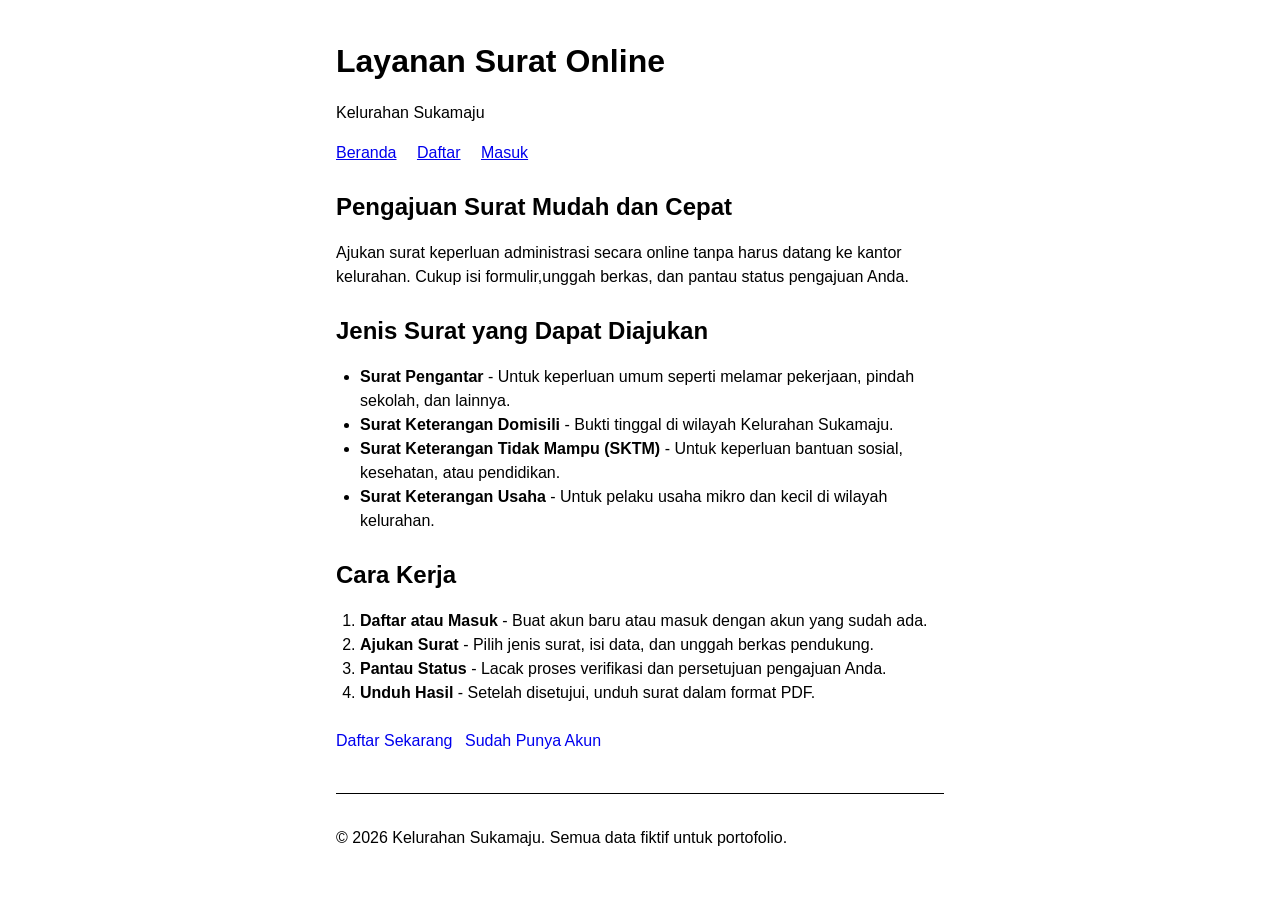
==== index.html @ 311829da "basic structure of html and css" ====
<!DOCTYPE html>
<html lang="id">
<head>
  <meta charset="UTF-8">
  <meta name="viewport" content="width=device-width, initial-scale=1.0">
  <title>Layanan Surat Online - Kelurahan Sukamaju</title>
  <link rel="stylesheet" href="css/style.css">
</head>
<body>
  <header>
    <h1>Layanan Surat Online</h1>
    <p>Kelurahan Sukamaju</p>
  </header>

  <nav>
    <a href="index.html">Beranda</a>
    <a href="warga/daftar.html">Daftar</a>
    <a href="warga/login.html">Masuk</a>
  </nav>

  <main>
    <section>
      <h2>Pengajuan Surat Mudah dan Cepat</h2>
      <p>Ajukan surat keperluan administrasi secara online tanpa harus datang ke kantor kelurahan. Cukup isi formulir,unggah berkas, dan pantau status pengajuan Anda.</p>
    </section>

    <section>
      <h2>Jenis Surat yang Dapat Diajukan</h2>
      <ul>
        <li><strong>Surat Pengantar</strong> - Untuk keperluan umum seperti melamar pekerjaan, pindah sekolah, dan lainnya.</li>
        <li><strong>Surat Keterangan Domisili</strong> - Bukti tinggal di wilayah Kelurahan Sukamaju.</li>
        <li><strong>Surat Keterangan Tidak Mampu (SKTM)</strong> - Untuk keperluan bantuan sosial, kesehatan, atau pendidikan.</li>
        <li><strong>Surat Keterangan Usaha</strong> - Untuk pelaku usaha mikro dan kecil di wilayah kelurahan.</li>
      </ul>
    </section>

    <section>
      <h2>Cara Kerja</h2>
      <ol>
        <li><strong>Daftar atau Masuk</strong> - Buat akun baru atau masuk dengan akun yang sudah ada.</li>
        <li><strong>Ajukan Surat</strong> - Pilih jenis surat, isi data, dan unggah berkas pendukung.</li>
        <li><strong>Pantau Status</strong> - Lacak proses verifikasi dan persetujuan pengajuan Anda.</li>
        <li><strong>Unduh Hasil</strong> - Setelah disetujui, unduh surat dalam format PDF.</li>
      </ol>
    </section>

    <section>
      <a href="warga/daftar.html" class="btn">Daftar Sekarang</a>
      <a href="warga/login.html" class="btn">Sudah Punya Akun</a>
    </section>
  </main>

  <footer>
    <p>&copy; 2026 Kelurahan Sukamaju. Semua data fiktif untuk portofolio.</p>
  </footer>
</body>
</html>
---- css/style.css ----
* {
  box-sizing: border-box;
}

body {
  font-family: sans-serif;
  max-width: 40rem;
  margin: 0 auto;
  padding: 1rem;
  line-height: 1.5;
}

header {
  margin-bottom: 1rem;
}

nav {
  margin-bottom: 1.5rem;
}

nav a {
  margin-right: 1rem;
}

main section {
  margin-bottom: 1.5rem;
}

h1, h2 {
  margin-bottom: 0.5rem;
}

ul, ol {
  padding-left: 1.5rem;
}

.btn {
  display: inline-block;
  margin-right: 0.5rem;
  margin-bottom: 0.5rem;
  text-decoration: none;
}

table {
  width: 100%;
  border-collapse: collapse;
  margin-top: 1rem;
}

th, td {
  border: 1px solid;
  padding: 0.5rem;
  text-align: left;
}



form {
  max-width: 100%;
}

fieldset {
  margin-bottom: 1rem;
  padding: 1rem;
  border: 1px solid;
}

legend {
  font-weight: bold;
}

label {
  display: block;
  margin-bottom: 0.25rem;
}

input, select, textarea {
  width: 100%;
  padding: 0.5rem;
  margin-bottom: 0.75rem;
  border: 1px solid;
  font-size: 1rem;
}

input[type="radio"] {
  width: auto;
  margin-right: 0.5rem;
}

input[type="checkbox"] {
  width: auto;
  margin-right: 0.5rem;
}

.radio-group label {
  display: inline;
}

dl {
  margin-top: 0.5rem;
}

dt {
  font-weight: bold;
  margin-top: 0.5rem;
}

dd {
  margin-left: 0;
  margin-bottom: 0.5rem;
}

.overflow-x {
  overflow-x: auto;
}

table.bordered {
  border: 1px solid;
}

table.bordered th, table.bordered td {
  border: 1px solid;
}

footer {
  margin-top: 2rem;
  padding-top: 1rem;
  border-top: 1px solid;
}
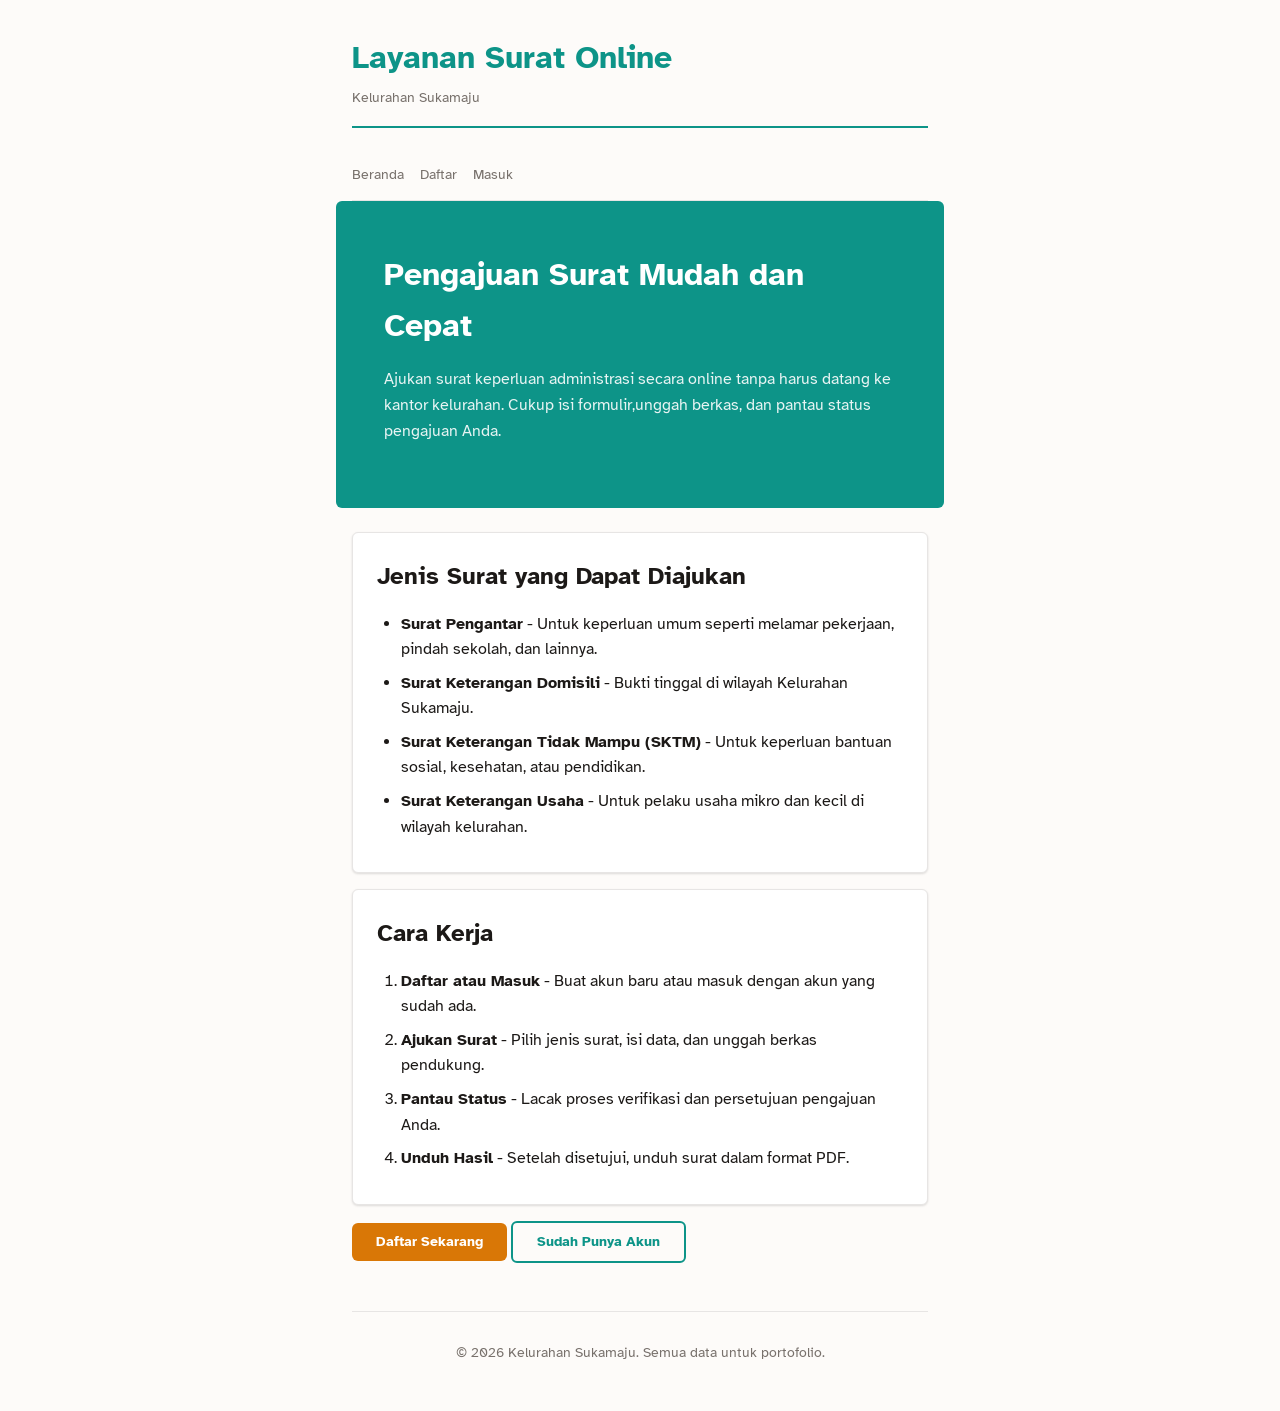
==== commit d108b6f0: "First major CSS Phase 2" ====
--- a/index.html
+++ b/index.html
@@ -5,6 +5,8 @@
   <meta name="viewport" content="width=device-width, initial-scale=1.0">
   <title>Layanan Surat Online - Kelurahan Sukamaju</title>
   <link rel="stylesheet" href="css/style.css">
+  <link rel="preconnect" href="https://fonts.googleapis.com">
+  <link rel="preconnect" href="https://fonts.gstatic.com" crossorigin>
 </head>
 <body>
   <header>
@@ -19,12 +21,12 @@
   </nav>
 
   <main>
-    <section>
+    <section class="hero">
       <h2>Pengajuan Surat Mudah dan Cepat</h2>
       <p>Ajukan surat keperluan administrasi secara online tanpa harus datang ke kantor kelurahan. Cukup isi formulir,unggah berkas, dan pantau status pengajuan Anda.</p>
     </section>
 
-    <section>
+    <section class="card">
       <h2>Jenis Surat yang Dapat Diajukan</h2>
       <ul>
         <li><strong>Surat Pengantar</strong> - Untuk keperluan umum seperti melamar pekerjaan, pindah sekolah, dan lainnya.</li>
@@ -34,7 +36,7 @@
       </ul>
     </section>
 
-    <section>
+    <section class="card">
       <h2>Cara Kerja</h2>
       <ol>
         <li><strong>Daftar atau Masuk</strong> - Buat akun baru atau masuk dengan akun yang sudah ada.</li>
@@ -46,12 +48,12 @@
 
     <section>
       <a href="warga/daftar.html" class="btn">Daftar Sekarang</a>
-      <a href="warga/login.html" class="btn">Sudah Punya Akun</a>
+      <a href="warga/login.html" class="btn btn-outline">Sudah Punya Akun</a>
     </section>
   </main>
 
   <footer>
-    <p>&copy; 2026 Kelurahan Sukamaju. Semua data fiktif untuk portofolio.</p>
+    <p>&copy; 2026 Kelurahan Sukamaju. Semua data untuk portofolio.</p>
   </footer>
 </body>
 </html>
--- a/css/style.css
+++ b/css/style.css
@@ -1,129 +1,372 @@
-* {
-  box-sizing: border-box;
-}
+/* FONT: Atkinson Hyperlegible — huruf jelas, beda karakter (a≠o, I≠l), ramah disleksia,
+   cocok untuk layanan publik kelurahan yang mengutamakan keterbacaan semua usia.
+   PALET: teal (#0D9488) utama — natural, administratif, tidak seperti template SaaS pada umumnya.
+   Amber (#D97706) aksen — hangat, mengundang untuk tombol aksi.
+   Netral hangat (stone) — nuansa kelurahan yang bersih dan profesional.
+   Kontras: teks #1C1917 di atas #FDFBF9 = rasio 15:1 (AAA).
+   Teks #78716C di atas #FDFBF9 = rasio 7:1 (AA). */
+
+@import url('https://fonts.googleapis.com/css2?family=Atkinson+Hyperlegible:ital,wght@0,400;0,700;1,400&display=swap');
+
+:root {
+  --p: #0D9488;
+  --p-hover: #0F766E;
+  --a: #D97706;
+  --a-hover: #B45309;
+  --bg: #FDFBF9;
+  --fg: #1C1917;
+  --card: #FFFFFF;
+  --border: #E7E5E4;
+  --muted: #F5F5F4;
+  --muted-fg: #78716C;
+  --danger: #DC2626;
+  --success: #16A34A;
+  --info: #2563EB;
+  --warn: #CA8A04;
+
+  --space-xs: 0.25rem;
+  --space-sm: 0.5rem;
+  --space-md: 1rem;
+  --space-lg: 1.5rem;
+  --space-xl: 2rem;
+  --space-2xl: 3rem;
+
+  --text-xs: 0.75rem;
+  --text-sm: 0.875rem;
+  --text-base: 1rem;
+  --text-lg: 1.125rem;
+  --text-xl: 1.5rem;
+  --text-2xl: 2rem;
+
+  --radius: 0.375rem;
+  --shadow: 0 1px 3px rgba(0,0,0,0.08), 0 1px 2px rgba(0,0,0,0.06);
+  --shadow-md: 0 4px 6px rgba(0,0,0,0.07), 0 2px 4px rgba(0,0,0,0.06);
+}
+
+*, *::before, *::after { box-sizing: border-box; }
 
 body {
-  font-family: sans-serif;
+  font-family: 'Atkinson Hyperlegible', sans-serif;
+  background: var(--bg);
+  color: var(--fg);
   max-width: 40rem;
   margin: 0 auto;
-  padding: 1rem;
-  line-height: 1.5;
+  padding: var(--space-md);
+  line-height: 1.6;
+  -webkit-font-smoothing: antialiased;
 }
 
 header {
-  margin-bottom: 1rem;
-}
+  border-bottom: 2px solid var(--p);
+  padding-bottom: var(--space-md);
+  margin-bottom: var(--space-lg);
+}
+
+header h1 { font-size: var(--text-xl); color: var(--p); margin: 0; }
+header p { font-size: var(--text-sm); color: var(--muted-fg); margin: var(--space-xs) 0 0; }
 
 nav {
-  margin-bottom: 1.5rem;
+  display: flex;
+  flex-wrap: wrap;
+  gap: var(--space-sm) var(--space-md);
+  margin-bottom: var(--space-lg);
+  padding: var(--space-sm) 0;
+  border-bottom: 1px solid var(--border);
 }
 
 nav a {
-  margin-right: 1rem;
-}
-
-main section {
-  margin-bottom: 1.5rem;
-}
-
-h1, h2 {
-  margin-bottom: 0.5rem;
-}
-
-ul, ol {
-  padding-left: 1.5rem;
-}
+  color: var(--muted-fg);
+  text-decoration: none;
+  font-size: var(--text-sm);
+  padding: var(--space-xs) 0;
+  border-bottom: 2px solid transparent;
+  transition: color 0.2s, border-color 0.2s;
+}
+
+nav a:hover, nav a:focus-visible {
+  color: var(--p);
+  border-bottom-color: var(--p);
+}
+
+h2 { font-size: var(--text-lg); margin: 0 0 var(--space-md); color: var(--fg); }
+h3 { font-size: var(--text-base); margin: 0 0 var(--space-sm); }
+
+section { margin-bottom: var(--space-xl); }
+
+ul, ol { padding-left: var(--space-lg); margin: var(--space-sm) 0; }
+li { margin-bottom: var(--space-sm); }
+
+.hero {
+  background: var(--p);
+  color: white;
+  padding: var(--space-xl) var(--space-lg);
+  border-radius: var(--radius);
+  margin: calc(var(--space-lg) * -1) calc(var(--space-md) * -1) var(--space-lg);
+}
+
+.hero h2 { color: white; font-size: var(--text-xl); margin-bottom: var(--space-sm); }
+.hero p { opacity: 0.9; }
+.hero a { color: white; }
+
+.card {
+  background: var(--card);
+  border: 1px solid var(--border);
+  border-radius: var(--radius);
+  padding: var(--space-lg);
+  margin-bottom: var(--space-md);
+  box-shadow: var(--shadow);
+}
+
+.card:hover { box-shadow: var(--shadow-md); }
 
 .btn {
   display: inline-block;
-  margin-right: 0.5rem;
-  margin-bottom: 0.5rem;
+  background: var(--a);
+  color: white;
+  padding: var(--space-sm) var(--space-lg);
+  border-radius: var(--radius);
   text-decoration: none;
-}
-
-table {
-  width: 100%;
-  border-collapse: collapse;
-  margin-top: 1rem;
-}
+  font-size: var(--text-sm);
+  font-weight: 700;
+  transition: background 0.2s, transform 0.15s;
+  cursor: pointer;
+  border: none;
+  font-family: inherit;
+}
+
+.btn:hover, .btn:focus-visible { background: var(--a-hover); }
+.btn:active { transform: scale(0.97); }
+
+.btn-outline {
+  background: transparent;
+  color: var(--p);
+  border: 2px solid var(--p);
+}
+
+.btn-outline:hover, .btn-outline:focus-visible {
+  background: transparent;
+  color: var(--p-hover);
+  border-color: var(--p-hover);
+}
+
+.btn-secondary { background: var(--muted-fg); }
+.btn-secondary:hover { background: #57534E; }
+
+table { width: 100%; border-collapse: collapse; margin-top: var(--space-sm); }
 
 th, td {
-  border: 1px solid;
-  padding: 0.5rem;
+  padding: var(--space-sm);
   text-align: left;
-}
-
-
-
-form {
-  max-width: 100%;
-}
+  border-bottom: 1px solid var(--border);
+  font-size: var(--text-sm);
+}
+
+th {
+  background: var(--muted);
+  font-weight: 700;
+  color: var(--muted-fg);
+  font-size: var(--text-xs);
+  text-transform: uppercase;
+  letter-spacing: 0.05em;
+}
+
+thead th:first-child { border-radius: var(--radius) 0 0 0; }
+thead th:last-child { border-radius: 0 var(--radius) 0 0; }
+
+.overflow-x {
+  overflow-x: auto;
+  border: 1px solid var(--border);
+  border-radius: var(--radius);
+  background: var(--card);
+  box-shadow: var(--shadow);
+}
+
+.status-badge {
+  display: inline-flex;
+  align-items: center;
+  gap: var(--space-xs);
+  padding: 2px var(--space-sm);
+  border-radius: 999px;
+  font-size: var(--text-xs);
+  font-weight: 700;
+  white-space: nowrap;
+}
+
+.status-badge::before {
+  content: '';
+  width: 0.5rem;
+  height: 0.5rem;
+  border-radius: 50%;
+  flex-shrink: 0;
+}
+
+.status-draft { background: #F5F5F4; color: #78716C; }
+.status-draft::before { background: #A8A29E; }
+
+.status-diajukan { background: #EFF6FF; color: #1D4ED8; }
+.status-diajukan::before { background: #3B82F6; }
+
+.status-diverifikasi { background: #FEFCE8; color: #A16207; }
+.status-diverifikasi::before { background: #EAB308; }
+
+.status-disetujui { background: #F0FDF4; color: #15803D; }
+.status-disetujui::before { background: #22C55E; }
+
+.status-ditolak { background: #FEF2F2; color: #B91C1C; }
+.status-ditolak::before { background: #EF4444; }
+
+.status-selesai { background: #F0FDF4; color: #15803D; }
+.status-selesai::before { background: #22C55E; }
+
+form { max-width: 100%; }
 
 fieldset {
-  margin-bottom: 1rem;
-  padding: 1rem;
-  border: 1px solid;
+  border: 1px solid var(--border);
+  border-radius: var(--radius);
+  padding: var(--space-lg);
+  margin-bottom: var(--space-lg);
+  background: var(--card);
+  box-shadow: var(--shadow);
 }
 
 legend {
-  font-weight: bold;
+  font-weight: 700;
+  font-size: var(--text-base);
+  color: var(--p);
+  padding: 0 var(--space-sm);
+}
+
+.step-num {
+  display: inline-flex;
+  align-items: center;
+  justify-content: center;
+  width: 1.5rem;
+  height: 1.5rem;
+  background: var(--p);
+  color: white;
+  border-radius: 50%;
+  font-size: var(--text-xs);
+  margin-right: var(--space-sm);
 }
 
 label {
   display: block;
-  margin-bottom: 0.25rem;
+  margin-bottom: var(--space-xs);
+  font-size: var(--text-sm);
+  font-weight: 700;
+  color: var(--fg);
 }
 
 input, select, textarea {
   width: 100%;
-  padding: 0.5rem;
-  margin-bottom: 0.75rem;
-  border: 1px solid;
-  font-size: 1rem;
-}
-
-input[type="radio"] {
+  padding: var(--space-sm) var(--space-md);
+  margin-bottom: var(--space-md);
+  border: 1px solid var(--border);
+  border-radius: var(--radius);
+  font-size: var(--text-base);
+  font-family: inherit;
+  background: var(--card);
+  color: var(--fg);
+  transition: border-color 0.2s, box-shadow 0.2s;
+}
+
+input:focus, select:focus, textarea:focus {
+  outline: none;
+  border-color: var(--p);
+  box-shadow: 0 0 0 3px rgba(13, 148, 136, 0.2);
+}
+
+input[type="radio"], input[type="checkbox"] {
   width: auto;
-  margin-right: 0.5rem;
-}
-
-input[type="checkbox"] {
-  width: auto;
-  margin-right: 0.5rem;
-}
-
-.radio-group label {
-  display: inline;
-}
-
-dl {
-  margin-top: 0.5rem;
-}
+  margin-right: var(--space-sm);
+  accent-color: var(--p);
+}
+
+.radio-group label { display: inline; font-weight: 400; }
+
+button[type="submit"] {
+  display: inline-block;
+  background: var(--a);
+  color: white;
+  padding: var(--space-sm) var(--space-xl);
+  border-radius: var(--radius);
+  font-size: var(--text-base);
+  font-weight: 700;
+  border: none;
+  cursor: pointer;
+  transition: background 0.2s, transform 0.15s;
+  font-family: inherit;
+}
+
+button[type="submit"]:hover, button[type="submit"]:focus-visible { background: var(--a-hover); }
+button[type="submit"]:active { transform: scale(0.97); }
+
+small { font-size: var(--text-xs); color: var(--muted-fg); }
+
+dl { margin: 0; }
 
 dt {
-  font-weight: bold;
-  margin-top: 0.5rem;
-}
+  font-weight: 700;
+  font-size: var(--text-sm);
+  color: var(--muted-fg);
+  margin-top: var(--space-md);
+}
+
+dt:first-child { margin-top: 0; }
 
 dd {
-  margin-left: 0;
-  margin-bottom: 0.5rem;
-}
-
-.overflow-x {
-  overflow-x: auto;
-}
-
-table.bordered {
-  border: 1px solid;
-}
-
-table.bordered th, table.bordered td {
-  border: 1px solid;
+  margin: var(--space-xs) 0 0;
+  font-size: var(--text-base);
 }
 
 footer {
-  margin-top: 2rem;
-  padding-top: 1rem;
-  border-top: 1px solid;
-}
+  margin-top: var(--space-2xl);
+  padding-top: var(--space-md);
+  border-top: 1px solid var(--border);
+  font-size: var(--text-sm);
+  color: var(--muted-fg);
+  text-align: center;
+}
+
+@media (max-width: 767px) {
+  table, thead, tbody, th, td, tr { display: block; }
+  thead { display: none; }
+  tr {
+    border: 1px solid var(--border);
+    border-radius: var(--radius);
+    padding: var(--space-md);
+    margin-bottom: var(--space-sm);
+    background: var(--card);
+  }
+  td {
+    border: none;
+    padding: var(--space-xs) 0;
+    font-size: var(--text-sm);
+    display: flex;
+    justify-content: space-between;
+    align-items: flex-start;
+    gap: var(--space-sm);
+  }
+  td::before {
+    content: attr(data-label);
+    font-weight: 700;
+    color: var(--muted-fg);
+    font-size: var(--text-xs);
+    white-space: nowrap;
+    flex-shrink: 0;
+  }
+  td:last-child { border-bottom: none; }
+  .hero {
+    margin: calc(var(--space-md) * -1) calc(var(--space-md) * -1) var(--space-lg);
+    padding: var(--space-lg) var(--space-md);
+  }
+}
+
+@media (min-width: 768px) {
+  body { padding: var(--space-xl); }
+  header h1 { font-size: var(--text-2xl); }
+  h2 { font-size: var(--text-xl); }
+  .hero { padding: var(--space-2xl); }
+  .hero h2 { font-size: var(--text-2xl); }
+  nav { font-size: var(--text-base); }
+}
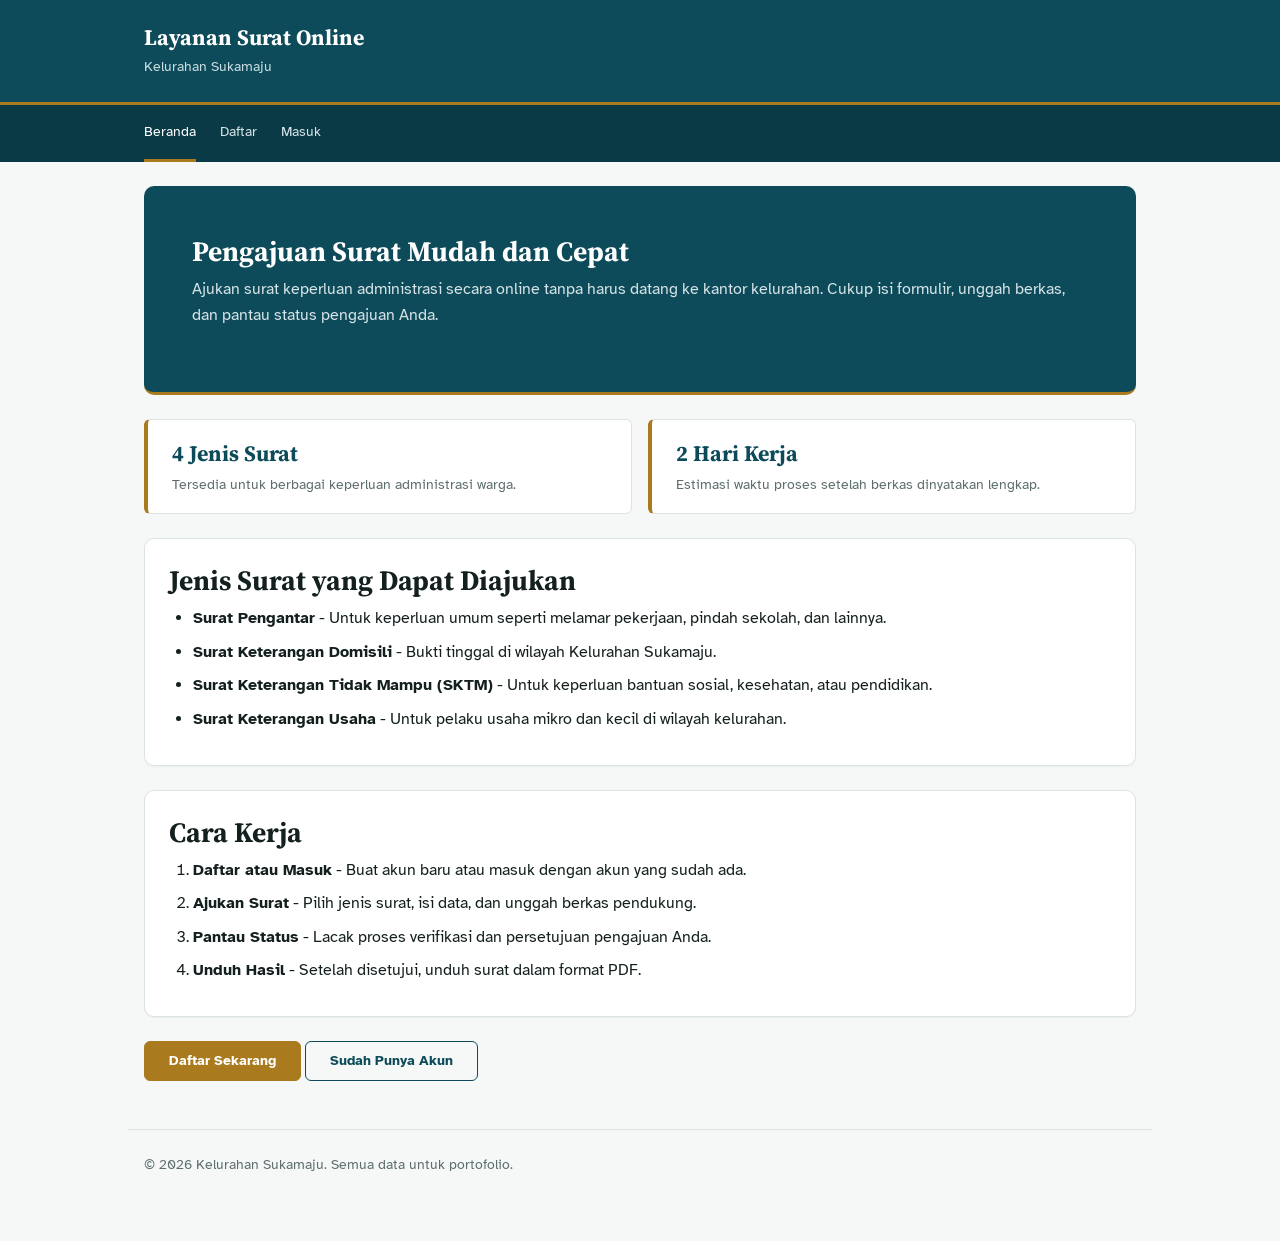
==== commit fd876b3a: "Second Major CSS Upgrade" ====
--- a/index.html
+++ b/index.html
@@ -9,22 +9,37 @@
   <link rel="preconnect" href="https://fonts.gstatic.com" crossorigin>
 </head>
 <body>
-  <header>
-    <h1>Layanan Surat Online</h1>
-    <p>Kelurahan Sukamaju</p>
+  <header class="site-header">
+    <div class="wrap">
+      <h1>Layanan Surat Online</h1>
+      <p>Kelurahan Sukamaju</p>
+    </div>
   </header>
 
-  <nav>
-    <a href="index.html">Beranda</a>
-    <a href="warga/daftar.html">Daftar</a>
-    <a href="warga/login.html">Masuk</a>
+  <nav class="top-nav">
+    <div class="wrap">
+      <a href="index.html" class="is-active">Beranda</a>
+      <a href="warga/daftar.html">Daftar</a>
+      <a href="warga/login.html">Masuk</a>
+    </div>
   </nav>
 
-  <main>
+  <main class="wrap">
     <section class="hero">
       <h2>Pengajuan Surat Mudah dan Cepat</h2>
-      <p>Ajukan surat keperluan administrasi secara online tanpa harus datang ke kantor kelurahan. Cukup isi formulir,unggah berkas, dan pantau status pengajuan Anda.</p>
+      <p>Ajukan surat keperluan administrasi secara online tanpa harus datang ke kantor kelurahan. Cukup isi formulir, unggah berkas, dan pantau status pengajuan Anda.</p>
     </section>
+
+    <div class="highlight-row">
+      <div class="highlight">
+        <strong>4 Jenis Surat</strong>
+        <span>Tersedia untuk berbagai keperluan administrasi warga.</span>
+      </div>
+      <div class="highlight">
+        <strong>2 Hari Kerja</strong>
+        <span>Estimasi waktu proses setelah berkas dinyatakan lengkap.</span>
+      </div>
+    </div>
 
     <section class="card">
       <h2>Jenis Surat yang Dapat Diajukan</h2>
@@ -52,8 +67,8 @@
     </section>
   </main>
 
-  <footer>
+  <footer class="wrap">
     <p>&copy; 2026 Kelurahan Sukamaju. Semua data untuk portofolio.</p>
   </footer>
 </body>
-</html>
+</html>
--- a/css/style.css
+++ b/css/style.css
@@ -1,28 +1,46 @@
-/* FONT: Atkinson Hyperlegible — huruf jelas, beda karakter (a≠o, I≠l), ramah disleksia,
-   cocok untuk layanan publik kelurahan yang mengutamakan keterbacaan semua usia.
-   PALET: teal (#0D9488) utama — natural, administratif, tidak seperti template SaaS pada umumnya.
-   Amber (#D97706) aksen — hangat, mengundang untuk tombol aksi.
-   Netral hangat (stone) — nuansa kelurahan yang bersih dan profesional.
-   Kontras: teks #1C1917 di atas #FDFBF9 = rasio 15:1 (AAA).
-   Teks #78716C di atas #FDFBF9 = rasio 7:1 (AA). */
-
-@import url('https://fonts.googleapis.com/css2?family=Atkinson+Hyperlegible:ital,wght@0,400;0,700;1,400&display=swap');
+/* ============================================================
+   LAYANAN SURAT ONLINE — KELURAHAN SUKAMAJU
+   Gaya: instansi pemerintah Indonesia, bukan SaaS/startup.
+
+   WARNA
+   Dasar netral terang (putih #FFFFFF, permukaan #F6F8F8) memberi
+   kesan dokumen resmi yang bersih. Identitas instansi memakai
+   petrol/teal tua #0E4B5A (biru tua kehijauan) — formal, tenang,
+   dan bukan ungu-biru gradient khas dashboard SaaS. Aksen emas
+   #A97B1E dipakai tipis (garis kepala, penanda nav aktif, fokus)
+   meniru aksen emas lambang resmi, tidak pernah dominan.
+   Kontras: teks #14201F di #FFFFFF = 15:1 (AAA); teks redup
+   #5E6E6E di #FFFFFF = 5.3:1 (AA); putih di #0E4B5A = 9:1 (AAA).
+
+   TIPOGRAFI
+   Judul: Source Serif 4 — serif formal yang memberi wibawa seperti
+   kop surat/letterhead resmi. Isi: Atkinson Hyperlegible — sans
+   humanis dengan bentuk huruf yang sangat mudah dibedakan, ramah
+   disleksia dan pembaca segala usia, cocok untuk layanan publik.
+   Kombinasi serif-judul + sans-isi inilah yang terasa "dinas",
+   bukan "startup". ============================================================ */
+
+@import url('https://fonts.googleapis.com/css2?family=Atkinson+Hyperlegible:ital,wght@0,400;0,700;1,400&family=Source+Serif+4:opsz,wght@8..60,600;8..60,700&display=swap');
 
 :root {
-  --p: #0D9488;
-  --p-hover: #0F766E;
-  --a: #D97706;
-  --a-hover: #B45309;
-  --bg: #FDFBF9;
-  --fg: #1C1917;
+  --primary: #0E4B5A;
+  --primary-700: #0A3A46;
+  --primary-50: #E7EFF1;
+  --gold: #A97B1E;
+  --gold-dark: #8A6416;
+  --gold-50: #F7F1E1;
+  --bg: #FFFFFF;
+  --surface: #F6F8F8;
   --card: #FFFFFF;
-  --border: #E7E5E4;
-  --muted: #F5F5F4;
-  --muted-fg: #78716C;
-  --danger: #DC2626;
-  --success: #16A34A;
-  --info: #2563EB;
-  --warn: #CA8A04;
+  --ink: #14201F;
+  --muted: #5E6E6E;
+  --border: #DCE3E3;
+  --success: #1E7A4B;
+  --danger: #B3261E;
+  --info: #1F6FB2;
+
+  --font-head: 'Source Serif 4', Georgia, 'Times New Roman', serif;
+  --font-body: 'Atkinson Hyperlegible', system-ui, sans-serif;
 
   --space-xs: 0.25rem;
   --space-sm: 0.5rem;
@@ -35,204 +53,423 @@
   --text-sm: 0.875rem;
   --text-base: 1rem;
   --text-lg: 1.125rem;
-  --text-xl: 1.5rem;
-  --text-2xl: 2rem;
-
-  --radius: 0.375rem;
-  --shadow: 0 1px 3px rgba(0,0,0,0.08), 0 1px 2px rgba(0,0,0,0.06);
-  --shadow-md: 0 4px 6px rgba(0,0,0,0.07), 0 2px 4px rgba(0,0,0,0.06);
+  --text-xl: 1.375rem;
+  --text-2xl: 1.75rem;
+
+  --radius: 6px;
+  --radius-lg: 10px;
+  --shadow-sm: 0 1px 2px rgba(14, 75, 90, 0.06);
+  --shadow: 0 2px 6px rgba(14, 75, 90, 0.07);
 }
 
 *, *::before, *::after { box-sizing: border-box; }
 
 body {
-  font-family: 'Atkinson Hyperlegible', sans-serif;
-  background: var(--bg);
-  color: var(--fg);
-  max-width: 40rem;
-  margin: 0 auto;
-  padding: var(--space-md);
+  font-family: var(--font-body);
+  background: var(--surface);
+  color: var(--ink);
+  margin: 0;
+  padding: 0;
   line-height: 1.6;
   -webkit-font-smoothing: antialiased;
 }
 
-header {
-  border-bottom: 2px solid var(--p);
-  padding-bottom: var(--space-md);
-  margin-bottom: var(--space-lg);
-}
-
-header h1 { font-size: var(--text-xl); color: var(--p); margin: 0; }
-header p { font-size: var(--text-sm); color: var(--muted-fg); margin: var(--space-xs) 0 0; }
-
-nav {
+h1, h2, h3, h4 {
+  font-family: var(--font-head);
+  font-weight: 700;
+  line-height: 1.25;
+  color: var(--ink);
+  margin: 0 0 var(--space-sm);
+}
+
+h2 { font-size: var(--text-xl); }
+h3 { font-size: var(--text-lg); }
+
+p { margin: 0 0 var(--space-md); }
+
+a { color: var(--primary); }
+a:hover { color: var(--primary-700); }
+
+:focus-visible {
+  outline: 3px solid var(--gold);
+  outline-offset: 2px;
+  border-radius: 2px;
+}
+
+.sidebar :focus-visible,
+.site-header :focus-visible,
+.top-nav :focus-visible,
+.hero :focus-visible { outline-color: #fff; }
+
+ul, ol { padding-left: var(--space-lg); margin: var(--space-sm) 0; }
+li { margin-bottom: var(--space-sm); }
+
+/* ---------- Halaman publik: header + nav ---------- */
+.site-header {
+  background: var(--primary);
+  color: #fff;
+  border-bottom: 3px solid var(--gold);
+}
+
+.site-header .wrap {
+  max-width: 64rem;
+  margin: 0 auto;
+  padding: var(--space-lg) var(--space-md);
+}
+
+.site-header h1 { color: #fff; font-size: var(--text-xl); margin: 0; }
+.site-header p { color: #C9DDE1; font-size: var(--text-sm); margin: var(--space-xs) 0 0; }
+
+.top-nav {
+  background: var(--primary-700);
+}
+
+.top-nav .wrap {
+  max-width: 64rem;
+  margin: 0 auto;
+  padding: 0 var(--space-md);
   display: flex;
   flex-wrap: wrap;
-  gap: var(--space-sm) var(--space-md);
-  margin-bottom: var(--space-lg);
-  padding: var(--space-sm) 0;
-  border-bottom: 1px solid var(--border);
-}
-
-nav a {
-  color: var(--muted-fg);
+  gap: var(--space-lg);
+}
+
+.top-nav a {
+  color: #D6E4E7;
   text-decoration: none;
   font-size: var(--text-sm);
-  padding: var(--space-xs) 0;
-  border-bottom: 2px solid transparent;
-  transition: color 0.2s, border-color 0.2s;
-}
-
-nav a:hover, nav a:focus-visible {
-  color: var(--p);
-  border-bottom-color: var(--p);
-}
-
-h2 { font-size: var(--text-lg); margin: 0 0 var(--space-md); color: var(--fg); }
-h3 { font-size: var(--text-base); margin: 0 0 var(--space-sm); }
-
-section { margin-bottom: var(--space-xl); }
-
-ul, ol { padding-left: var(--space-lg); margin: var(--space-sm) 0; }
-li { margin-bottom: var(--space-sm); }
-
-.hero {
-  background: var(--p);
-  color: white;
-  padding: var(--space-xl) var(--space-lg);
+  padding: var(--space-md) 0;
+  border-bottom: 3px solid transparent;
+  transition: color 0.15s, border-color 0.15s;
+}
+
+.top-nav a:hover, .top-nav a:focus-visible, .top-nav a.is-active {
+  color: #fff;
+  border-bottom-color: var(--gold);
+}
+
+.wrap {
+  max-width: 64rem;
+  margin: 0 auto;
+  padding: var(--space-lg) var(--space-md) var(--space-2xl);
+}
+
+/* ---------- Layout aplikasi: sidebar + konten ---------- */
+.layout { display: block; }
+
+.sidebar {
+  background: var(--primary);
+  color: #fff;
+  padding: var(--space-md);
+}
+
+.brand h1 { color: #fff; font-size: var(--text-lg); margin: 0; }
+.brand p { color: #A9C2C7; font-size: var(--text-xs); margin: var(--space-xs) 0 var(--space-md); }
+
+.side-nav { display: flex; flex-wrap: wrap; gap: var(--space-xs); }
+
+.side-link {
+  display: flex;
+  align-items: center;
+  gap: var(--space-sm);
+  color: #D6E4E7;
+  text-decoration: none;
+  font-size: var(--text-sm);
+  padding: var(--space-sm) var(--space-md);
   border-radius: var(--radius);
-  margin: calc(var(--space-lg) * -1) calc(var(--space-md) * -1) var(--space-lg);
-}
-
-.hero h2 { color: white; font-size: var(--text-xl); margin-bottom: var(--space-sm); }
-.hero p { opacity: 0.9; }
-.hero a { color: white; }
-
-.card {
+  border-left: 3px solid transparent;
+  transition: background 0.15s, color 0.15s;
+}
+
+.side-link svg { width: 18px; height: 18px; flex-shrink: 0; }
+
+.side-link:hover, .side-link:focus-visible {
+  background: rgba(255, 255, 255, 0.1);
+  color: #fff;
+}
+
+.side-link.is-active {
+  background: rgba(255, 255, 255, 0.14);
+  color: #fff;
+  border-left-color: var(--gold);
+}
+
+.content { padding: var(--space-lg) var(--space-md) var(--space-2xl); }
+
+.page-head {
+  display: flex;
+  flex-wrap: wrap;
+  align-items: center;
+  justify-content: space-between;
+  gap: var(--space-md);
+  margin-bottom: var(--space-lg);
+}
+
+.page-head h2 { margin: 0; }
+
+/* ---------- Panel / kartu ---------- */
+.card, .panel {
   background: var(--card);
   border: 1px solid var(--border);
+  border-radius: var(--radius-lg);
+  padding: var(--space-lg);
+  box-shadow: var(--shadow-sm);
+  margin-bottom: var(--space-lg);
+}
+
+.panel > h3, .card > h3 {
+  padding-bottom: var(--space-sm);
+  border-bottom: 1px solid var(--border);
+  margin-bottom: var(--space-md);
+}
+
+.panel > h3:not(:first-child), .card > h3:not(:first-child) { margin-top: var(--space-xl); }
+
+.panel-grid { display: grid; gap: var(--space-lg); grid-template-columns: 1fr; }
+
+/* ---------- Baris statistik ---------- */
+.stat-row {
+  display: grid;
+  gap: var(--space-md);
+  grid-template-columns: 1fr;
+  margin-bottom: var(--space-lg);
+}
+
+.stat-card {
+  display: flex;
+  align-items: center;
+  gap: var(--space-md);
+  background: var(--card);
+  border: 1px solid var(--border);
+  border-radius: var(--radius-lg);
+  padding: var(--space-md) var(--space-lg);
+  box-shadow: var(--shadow-sm);
+}
+
+.stat-icon {
+  width: 2.75rem;
+  height: 2.75rem;
+  display: grid;
+  place-items: center;
   border-radius: var(--radius);
-  padding: var(--space-lg);
-  margin-bottom: var(--space-md);
-  box-shadow: var(--shadow);
-}
-
-.card:hover { box-shadow: var(--shadow-md); }
-
+  flex-shrink: 0;
+}
+
+.stat-icon svg { width: 22px; height: 22px; }
+
+.stat-icon-total { background: var(--primary-50); color: var(--primary); }
+.stat-icon-proses { background: var(--gold-50); color: var(--gold-dark); }
+.stat-icon-selesai { background: var(--primary); color: #fff; }
+
+.stat-num {
+  display: block;
+  font-family: var(--font-head);
+  font-size: var(--text-2xl);
+  font-weight: 700;
+  line-height: 1;
+  color: var(--ink);
+}
+
+.stat-label {
+  display: block;
+  font-size: var(--text-xs);
+  color: var(--muted);
+  text-transform: uppercase;
+  letter-spacing: 0.05em;
+  margin-top: var(--space-xs);
+}
+
+/* ---------- Baris highlight (index) ---------- */
+.highlight-row {
+  display: grid;
+  gap: var(--space-md);
+  grid-template-columns: 1fr;
+  margin-bottom: var(--space-lg);
+}
+
+.highlight {
+  background: var(--card);
+  border: 1px solid var(--border);
+  border-left: 4px solid var(--gold);
+  border-radius: var(--radius);
+  padding: var(--space-md) var(--space-lg);
+}
+
+.highlight strong {
+  display: block;
+  font-family: var(--font-head);
+  font-size: var(--text-xl);
+  color: var(--primary);
+}
+
+.highlight span { font-size: var(--text-sm); color: var(--muted); }
+
+/* ---------- Hero ---------- */
+.hero {
+  background: var(--primary);
+  color: #fff;
+  border-radius: var(--radius-lg);
+  padding: var(--space-xl) var(--space-lg);
+  margin-bottom: var(--space-lg);
+  border-bottom: 3px solid var(--gold);
+}
+
+.hero h2 { color: #fff; font-size: var(--text-xl); }
+.hero p { color: #D6E4E7; margin-bottom: var(--space-md); }
+
+/* ---------- Tombol ---------- */
 .btn {
-  display: inline-block;
-  background: var(--a);
-  color: white;
+  display: inline-flex;
+  align-items: center;
+  gap: var(--space-sm);
+  background: var(--gold);
+  color: #fff;
   padding: var(--space-sm) var(--space-lg);
+  border: 1px solid var(--gold);
   border-radius: var(--radius);
   text-decoration: none;
+  font-family: var(--font-body);
   font-size: var(--text-sm);
   font-weight: 700;
-  transition: background 0.2s, transform 0.15s;
   cursor: pointer;
-  border: none;
-  font-family: inherit;
-}
-
-.btn:hover, .btn:focus-visible { background: var(--a-hover); }
-.btn:active { transform: scale(0.97); }
+  transition: background 0.15s, border-color 0.15s;
+}
+
+.btn:hover, .btn:focus-visible { background: var(--gold-dark); border-color: var(--gold-dark); color: #fff; }
+.btn:active { transform: translateY(1px); }
 
 .btn-outline {
   background: transparent;
-  color: var(--p);
-  border: 2px solid var(--p);
+  color: var(--primary);
+  border-color: var(--primary);
 }
 
 .btn-outline:hover, .btn-outline:focus-visible {
-  background: transparent;
-  color: var(--p-hover);
-  border-color: var(--p-hover);
-}
-
-.btn-secondary { background: var(--muted-fg); }
-.btn-secondary:hover { background: #57534E; }
-
-table { width: 100%; border-collapse: collapse; margin-top: var(--space-sm); }
-
-th, td {
-  padding: var(--space-sm);
-  text-align: left;
-  border-bottom: 1px solid var(--border);
-  font-size: var(--text-sm);
-}
-
-th {
-  background: var(--muted);
-  font-weight: 700;
-  color: var(--muted-fg);
-  font-size: var(--text-xs);
-  text-transform: uppercase;
-  letter-spacing: 0.05em;
-}
-
-thead th:first-child { border-radius: var(--radius) 0 0 0; }
-thead th:last-child { border-radius: 0 var(--radius) 0 0; }
-
-.overflow-x {
-  overflow-x: auto;
-  border: 1px solid var(--border);
-  border-radius: var(--radius);
-  background: var(--card);
-  box-shadow: var(--shadow);
-}
-
+  background: var(--primary-50);
+  color: var(--primary-700);
+  border-color: var(--primary-700);
+}
+
+/* ---------- Badge status (teks + titik, bukan warna saja) ---------- */
 .status-badge {
   display: inline-flex;
   align-items: center;
-  gap: var(--space-xs);
-  padding: 2px var(--space-sm);
+  gap: 0.4em;
+  padding: 0.15rem 0.6rem;
+  border: 1px solid;
   border-radius: 999px;
   font-size: var(--text-xs);
   font-weight: 700;
   white-space: nowrap;
+  line-height: 1.5;
 }
 
 .status-badge::before {
-  content: '';
+  content: "";
   width: 0.5rem;
   height: 0.5rem;
   border-radius: 50%;
+  background: currentColor;
   flex-shrink: 0;
 }
 
-.status-draft { background: #F5F5F4; color: #78716C; }
-.status-draft::before { background: #A8A29E; }
-
-.status-diajukan { background: #EFF6FF; color: #1D4ED8; }
-.status-diajukan::before { background: #3B82F6; }
-
-.status-diverifikasi { background: #FEFCE8; color: #A16207; }
-.status-diverifikasi::before { background: #EAB308; }
-
-.status-disetujui { background: #F0FDF4; color: #15803D; }
-.status-disetujui::before { background: #22C55E; }
-
-.status-ditolak { background: #FEF2F2; color: #B91C1C; }
-.status-ditolak::before { background: #EF4444; }
-
-.status-selesai { background: #F0FDF4; color: #15803D; }
-.status-selesai::before { background: #22C55E; }
-
+.status-draft { color: #5E6E6E; background: #F1F4F4; border-color: #DCE3E3; }
+.status-diajukan { color: #1F6FB2; background: #EAF2FA; border-color: #C7DEF2; }
+.status-diverifikasi { color: var(--gold-dark); background: var(--gold-50); border-color: #E6D6A8; }
+.status-disetujui, .status-selesai { color: var(--success); background: #EAF5EF; border-color: #C6E3D3; }
+.status-ditolak { color: var(--danger); background: #FBEDEC; border-color: #F0CFCC; }
+
+/* ---------- Timeline (activity feed) ---------- */
+.timeline { list-style: none; margin: 0; padding: 0; }
+
+.timeline-item {
+  position: relative;
+  padding: 0 0 var(--space-lg) var(--space-xl);
+}
+
+.timeline-item::before {
+  content: "";
+  position: absolute;
+  left: 6px;
+  top: 1.1rem;
+  bottom: 0;
+  width: 2px;
+  background: var(--border);
+}
+
+.timeline-item:last-child { padding-bottom: 0; }
+.timeline-item:last-child::before { display: none; }
+
+.timeline-dot {
+  position: absolute;
+  left: 0;
+  top: 0.35rem;
+  width: 14px;
+  height: 14px;
+  border-radius: 50%;
+  background: var(--card);
+  border: 2px solid var(--muted);
+}
+
+.timeline-item.is-done .timeline-dot { background: var(--primary); border-color: var(--primary); }
+.timeline-item.is-current .timeline-dot {
+  background: var(--gold);
+  border-color: var(--gold);
+  box-shadow: 0 0 0 4px var(--gold-50);
+}
+
+.timeline-head {
+  display: flex;
+  flex-wrap: wrap;
+  align-items: center;
+  gap: var(--space-sm);
+  margin-bottom: var(--space-xs);
+}
+
+.timeline-head time { font-size: var(--text-xs); color: var(--muted); }
+.timeline-body p { margin: 0; font-size: var(--text-sm); color: var(--muted); }
+
+/* ---------- Indikator progres (ring bermakna) ---------- */
+.ring { position: relative; width: 140px; height: 140px; margin: 0 auto; }
+.ring svg { width: 100%; height: 100%; transform: rotate(-90deg); }
+.ring circle { fill: none; stroke-width: 10; }
+.ring-track { stroke: var(--primary-50); }
+.ring-value {
+  stroke: var(--primary);
+  stroke-linecap: round;
+  stroke-dasharray: 263.9;
+  stroke-dashoffset: 105.6;
+}
+
+.ring-center {
+  position: absolute;
+  inset: 0;
+  display: grid;
+  place-content: center;
+  text-align: center;
+}
+
+.ring-center strong { display: block; font-family: var(--font-head); font-size: var(--text-xl); color: var(--ink); }
+.ring-center span { font-size: var(--text-xs); color: var(--muted); }
+
+.ring-caption { text-align: center; margin-top: var(--space-md); font-size: var(--text-sm); color: var(--muted); }
+
+/* ---------- Formulir ---------- */
 form { max-width: 100%; }
 
 fieldset {
   border: 1px solid var(--border);
-  border-radius: var(--radius);
+  border-radius: var(--radius-lg);
+  background: var(--card);
   padding: var(--space-lg);
-  margin-bottom: var(--space-lg);
-  background: var(--card);
-  box-shadow: var(--shadow);
+  margin: 0 0 var(--space-lg);
+  box-shadow: var(--shadow-sm);
 }
 
 legend {
+  font-family: var(--font-head);
   font-weight: 700;
   font-size: var(--text-base);
-  color: var(--p);
+  color: var(--primary);
   padding: 0 var(--space-sm);
 }
 
@@ -242,11 +479,12 @@
   justify-content: center;
   width: 1.5rem;
   height: 1.5rem;
-  background: var(--p);
-  color: white;
+  margin-right: var(--space-sm);
+  background: var(--primary);
+  color: #fff;
   border-radius: 50%;
+  font-family: var(--font-body);
   font-size: var(--text-xs);
-  margin-right: var(--space-sm);
 }
 
 label {
@@ -254,7 +492,7 @@
   margin-bottom: var(--space-xs);
   font-size: var(--text-sm);
   font-weight: 700;
-  color: var(--fg);
+  color: var(--ink);
 }
 
 input, select, textarea {
@@ -263,69 +501,130 @@
   margin-bottom: var(--space-md);
   border: 1px solid var(--border);
   border-radius: var(--radius);
+  font-family: var(--font-body);
   font-size: var(--text-base);
-  font-family: inherit;
+  color: var(--ink);
   background: var(--card);
-  color: var(--fg);
-  transition: border-color 0.2s, box-shadow 0.2s;
+  transition: border-color 0.15s, box-shadow 0.15s;
 }
 
 input:focus, select:focus, textarea:focus {
   outline: none;
-  border-color: var(--p);
-  box-shadow: 0 0 0 3px rgba(13, 148, 136, 0.2);
+  border-color: var(--primary);
+  box-shadow: 0 0 0 3px var(--primary-50);
 }
 
 input[type="radio"], input[type="checkbox"] {
   width: auto;
   margin-right: var(--space-sm);
-  accent-color: var(--p);
+  accent-color: var(--primary);
 }
 
 .radio-group label { display: inline; font-weight: 400; }
 
 button[type="submit"] {
   display: inline-block;
-  background: var(--a);
-  color: white;
+  background: var(--gold);
+  color: #fff;
   padding: var(--space-sm) var(--space-xl);
+  border: 1px solid var(--gold);
   border-radius: var(--radius);
+  font-family: var(--font-body);
   font-size: var(--text-base);
   font-weight: 700;
-  border: none;
   cursor: pointer;
-  transition: background 0.2s, transform 0.15s;
-  font-family: inherit;
-}
-
-button[type="submit"]:hover, button[type="submit"]:focus-visible { background: var(--a-hover); }
-button[type="submit"]:active { transform: scale(0.97); }
-
-small { font-size: var(--text-xs); color: var(--muted-fg); }
-
+  transition: background 0.15s, border-color 0.15s;
+}
+
+button[type="submit"]:hover, button[type="submit"]:focus-visible {
+  background: var(--gold-dark);
+  border-color: var(--gold-dark);
+}
+
+small { font-size: var(--text-xs); color: var(--muted); }
+
+/* ---------- Tabel ---------- */
+.table-wrap {
+  overflow-x: auto;
+  border: 1px solid var(--border);
+  border-radius: var(--radius);
+}
+
+table { width: 100%; border-collapse: collapse; }
+
+th, td {
+  padding: var(--space-sm) var(--space-md);
+  text-align: left;
+  border-bottom: 1px solid var(--border);
+  font-size: var(--text-sm);
+}
+
+tbody tr:last-child td { border-bottom: none; }
+
+th {
+  background: var(--surface);
+  color: var(--muted);
+  font-size: var(--text-xs);
+  text-transform: uppercase;
+  letter-spacing: 0.05em;
+}
+
+/* ---------- Daftar definisi ---------- */
 dl { margin: 0; }
 
 dt {
-  font-weight: 700;
-  font-size: var(--text-sm);
-  color: var(--muted-fg);
+  font-size: var(--text-xs);
+  color: var(--muted);
+  text-transform: uppercase;
+  letter-spacing: 0.04em;
   margin-top: var(--space-md);
 }
 
 dt:first-child { margin-top: 0; }
-
-dd {
-  margin: var(--space-xs) 0 0;
-  font-size: var(--text-base);
-}
-
+dd { margin: var(--space-xs) 0 0; font-size: var(--text-base); }
+
+/* ---------- Footer ---------- */
 footer {
-  margin-top: var(--space-2xl);
+  margin-top: var(--space-xl);
   padding-top: var(--space-md);
   border-top: 1px solid var(--border);
   font-size: var(--text-sm);
-  color: var(--muted-fg);
-  text-align: center;
+  color: var(--muted);
+}
+
+/* ---------- Responsif ---------- */
+@media (min-width: 768px) {
+  .stat-row { grid-template-columns: repeat(3, 1fr); }
+  .highlight-row { grid-template-columns: repeat(2, 1fr); }
+  .panel-grid { grid-template-columns: 2fr 1fr; align-items: start; }
+  .panel-grid > .panel:only-child { grid-column: 1 / -1; }
+
+  .layout {
+    display: grid;
+    grid-template-columns: 16rem 1fr;
+    min-height: 100vh;
+    align-items: start;
+  }
+
+  .sidebar {
+    position: sticky;
+    top: 0;
+    height: 100vh;
+    padding: var(--space-xl) var(--space-md);
+    overflow-y: auto;
+  }
+
+  .brand h1 { font-size: var(--text-xl); }
+
+  .side-nav { flex-direction: column; gap: var(--space-xs); }
+
+  .side-link { padding: var(--space-md); font-size: var(--text-base); }
+
+  .content { padding: var(--space-xl) var(--space-xl) var(--space-2xl); }
+
+  h2 { font-size: var(--text-2xl); }
+  .hero h2 { font-size: var(--text-2xl); }
+  .hero { padding: var(--space-2xl); }
 }
 
 @media (max-width: 767px) {
@@ -336,37 +635,23 @@
     border-radius: var(--radius);
     padding: var(--space-md);
     margin-bottom: var(--space-sm);
-    background: var(--card);
   }
   td {
-    border: none;
-    padding: var(--space-xs) 0;
-    font-size: var(--text-sm);
     display: flex;
     justify-content: space-between;
     align-items: flex-start;
     gap: var(--space-sm);
+    border: none;
+    padding: var(--space-xs) 0;
   }
   td::before {
     content: attr(data-label);
+    font-size: var(--text-xs);
     font-weight: 700;
-    color: var(--muted-fg);
-    font-size: var(--text-xs);
-    white-space: nowrap;
+    color: var(--muted);
+    text-transform: uppercase;
+    letter-spacing: 0.04em;
     flex-shrink: 0;
   }
-  td:last-child { border-bottom: none; }
-  .hero {
-    margin: calc(var(--space-md) * -1) calc(var(--space-md) * -1) var(--space-lg);
-    padding: var(--space-lg) var(--space-md);
-  }
-}
-
-@media (min-width: 768px) {
-  body { padding: var(--space-xl); }
-  header h1 { font-size: var(--text-2xl); }
-  h2 { font-size: var(--text-xl); }
-  .hero { padding: var(--space-2xl); }
-  .hero h2 { font-size: var(--text-2xl); }
-  nav { font-size: var(--text-base); }
+  .table-wrap { border: none; }
 }
